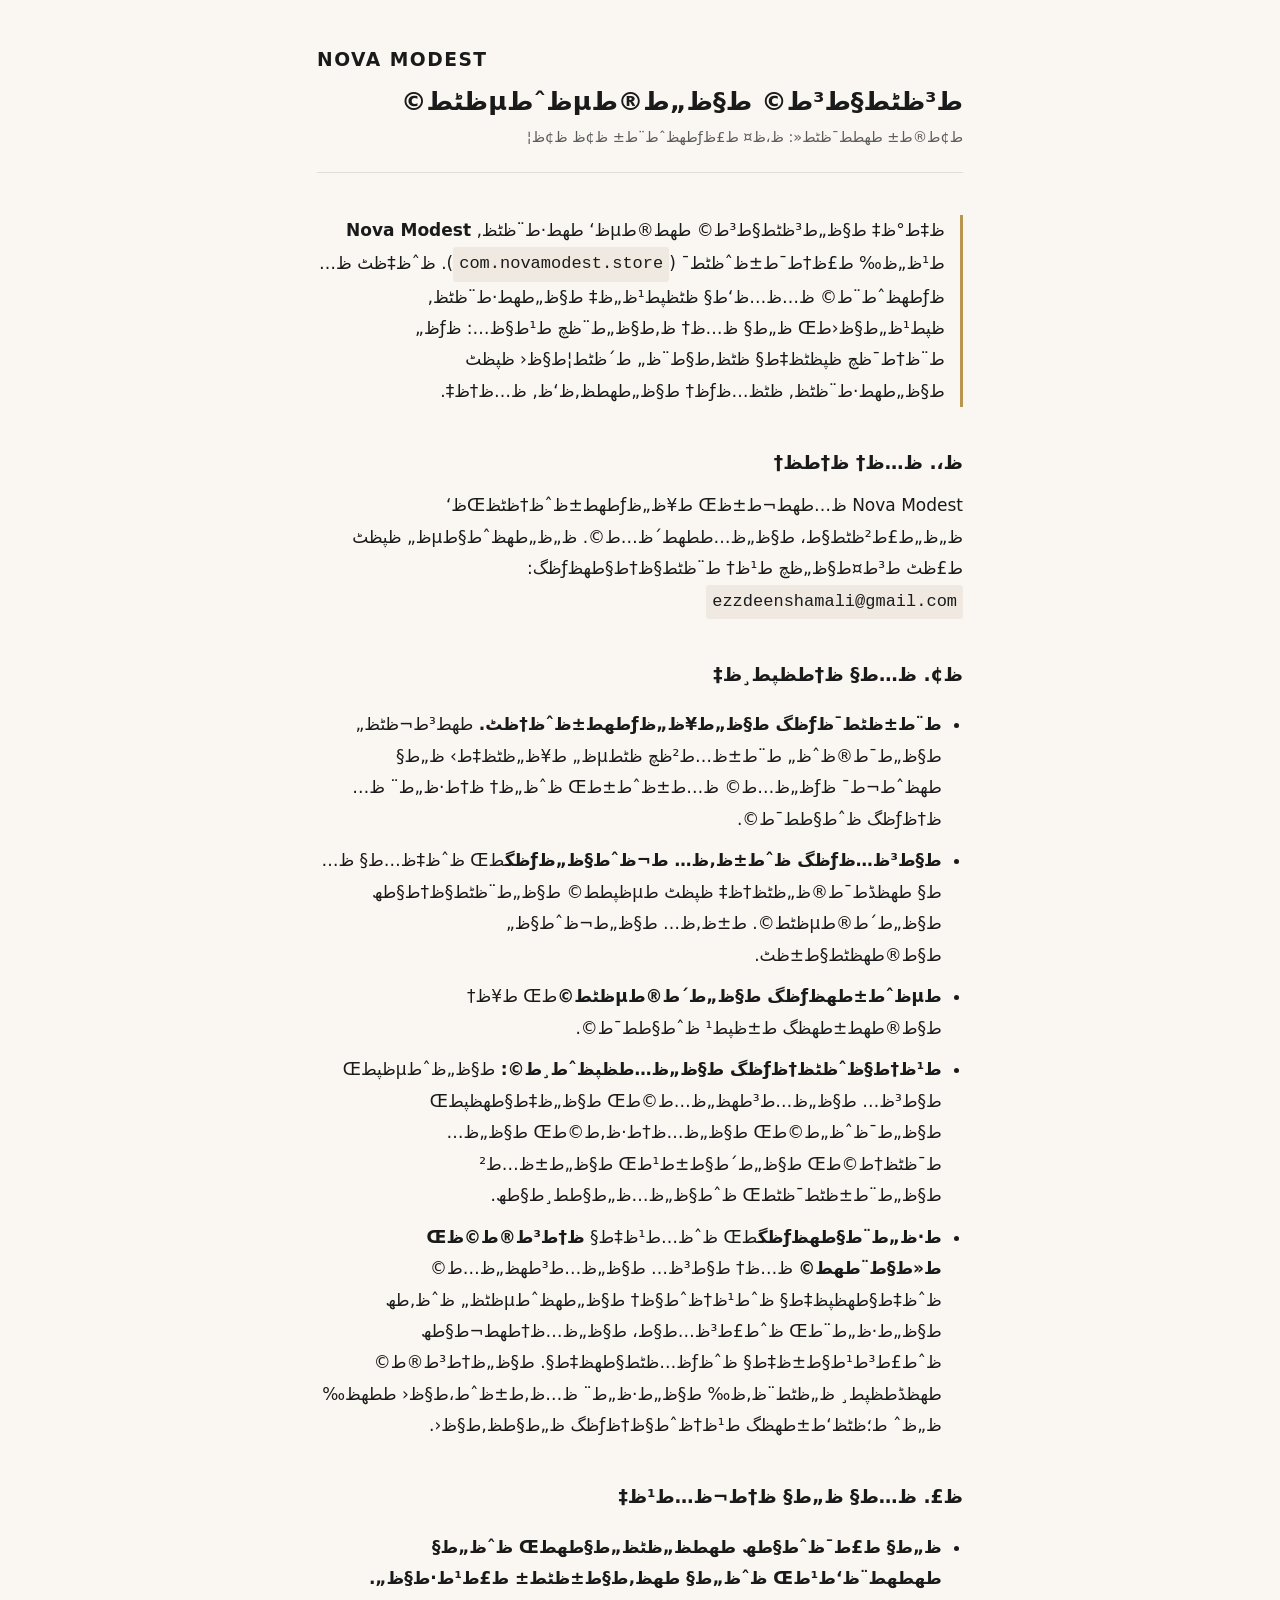
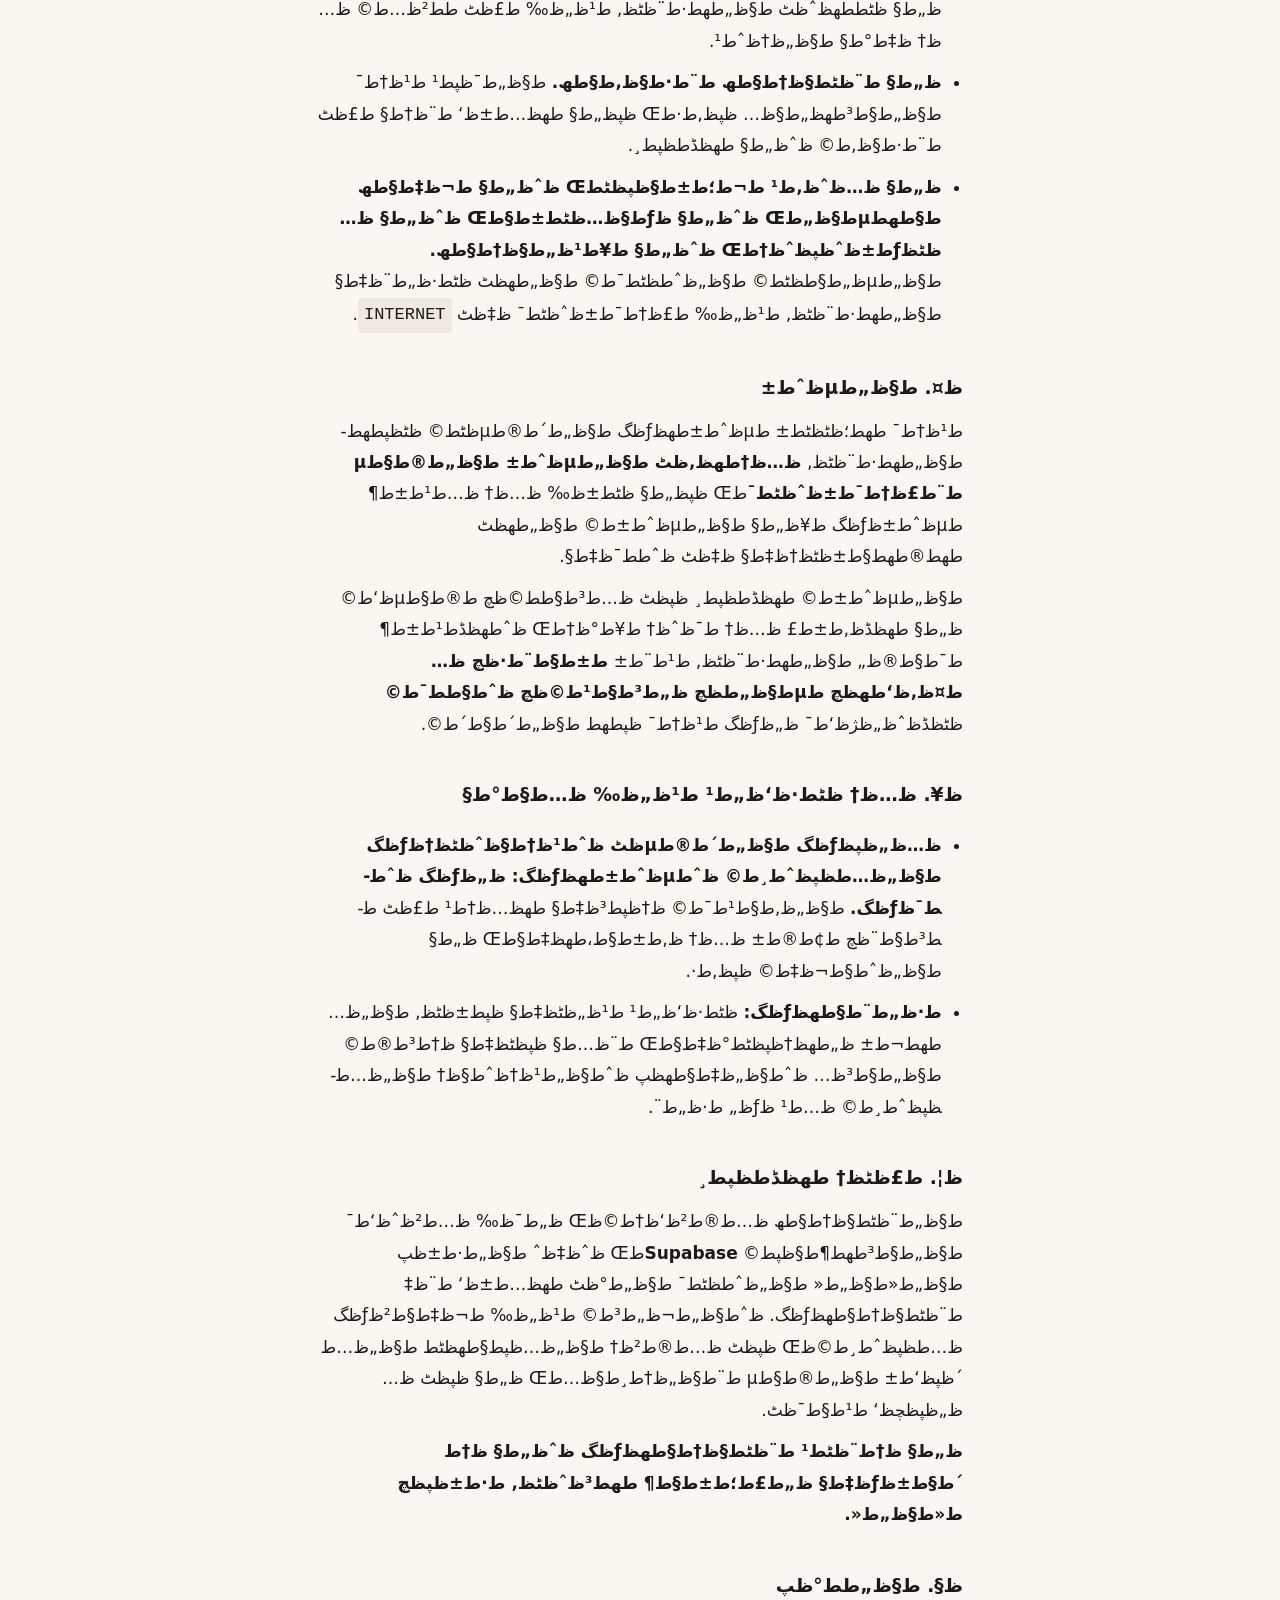
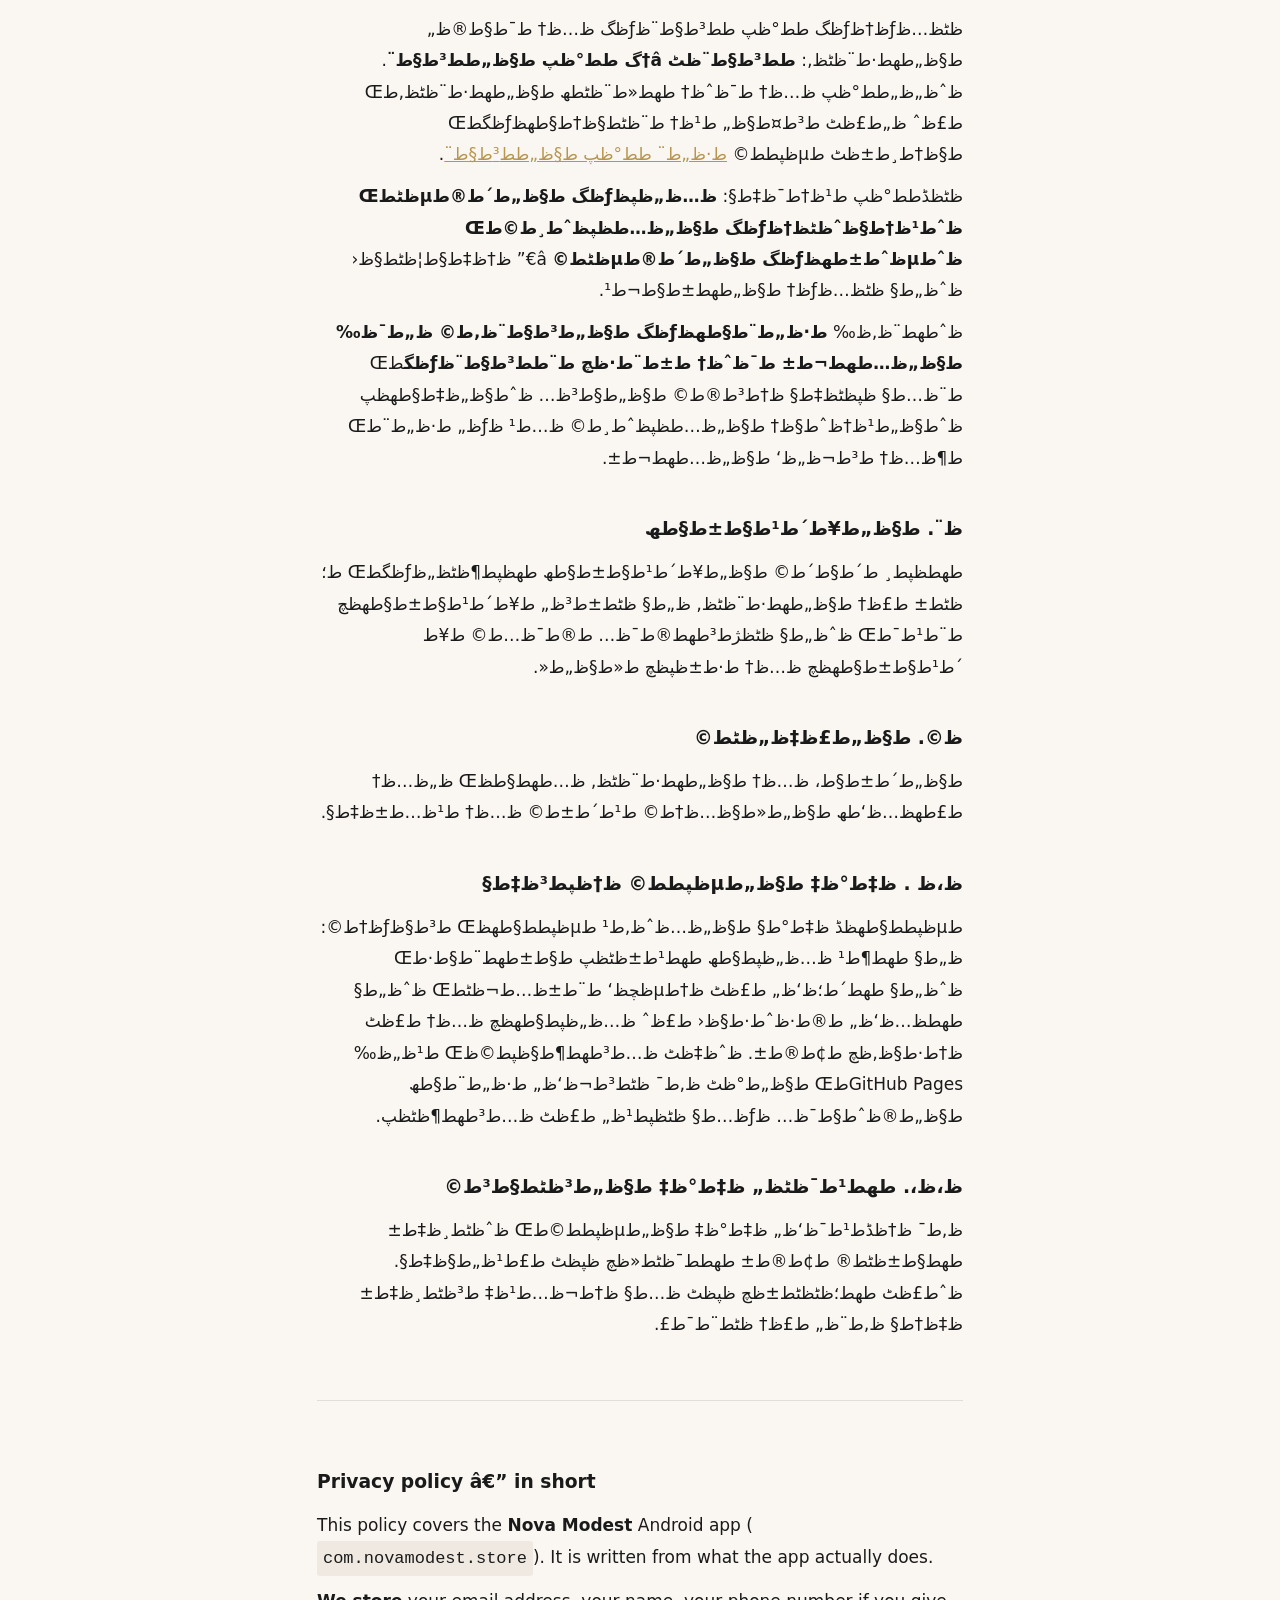
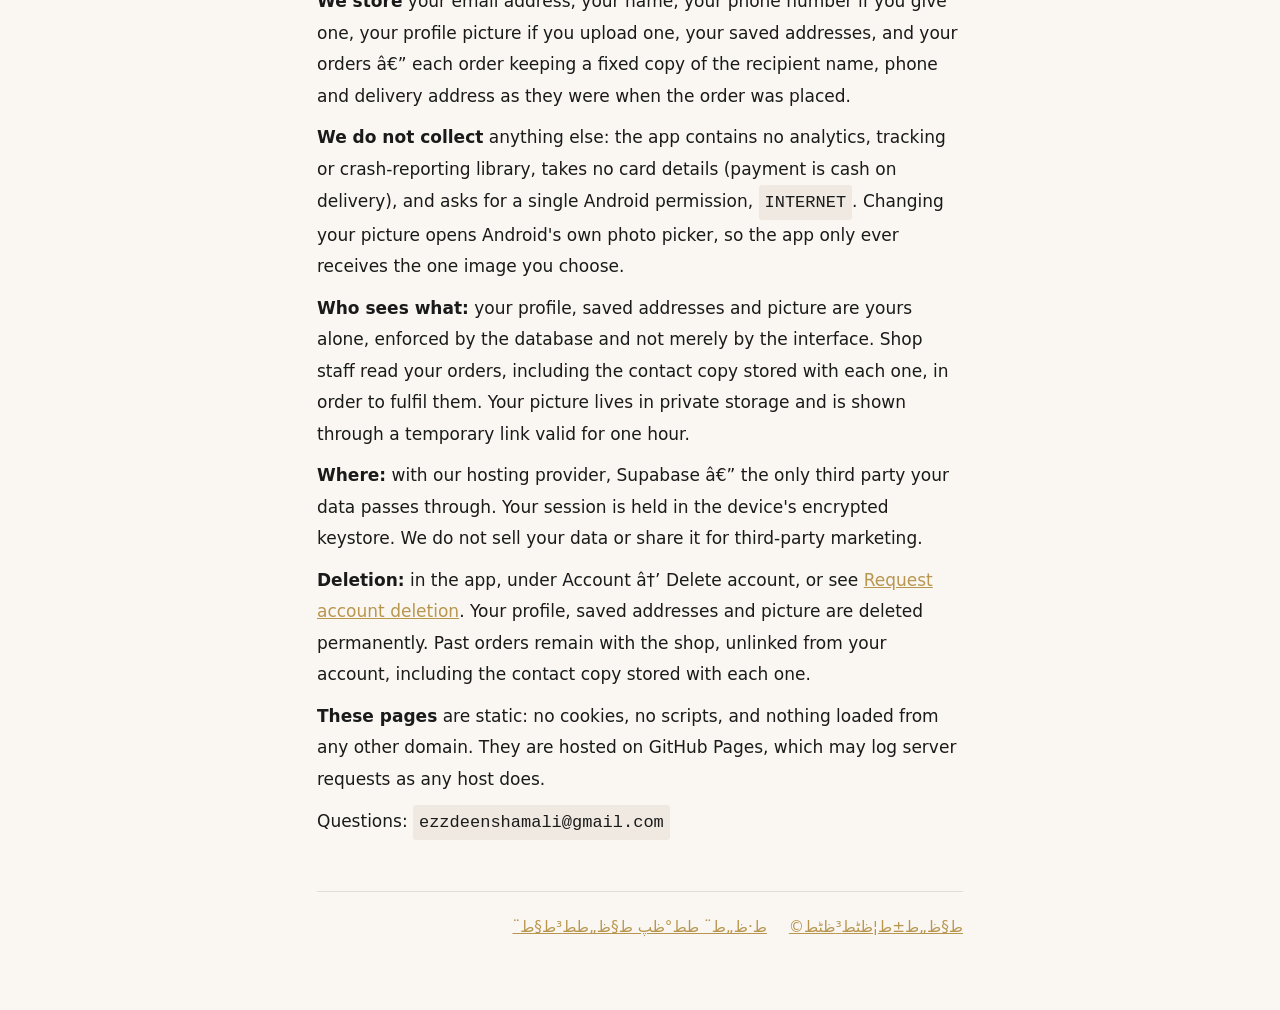
==== privacy/index.html @ 690c76cb "Privacy policy and account-deletion pages Two static pages Google Play requires alongside the app: a" ====
<!doctype html>
<html lang="ar" dir="rtl">
  <head>
    <meta charset="utf-8" />
    <meta name="viewport" content="width=device-width, initial-scale=1" />
    <title>ط³ظٹط§ط³ط© ط§ظ„ط®طµظˆطµظٹط© â€” Nova Modest</title>
    <meta
      name="description"
      content="ظ…ط§ ظٹط¬ظ…ط¹ظ‡ طھط·ط¨ظٹظ‚ Nova Modest ظˆظ…ط§ ظ„ط§ ظٹط¬ظ…ط¹ظ‡طŒ ظˆظ…ظ† ظٹط·ظ‘ظ„ط¹ ط¹ظ„ظٹظ‡طŒ ظˆظƒظٹظپ ظٹظڈط­ط°ظپ."
    />
    <link rel="stylesheet" href="../style.css" />
  </head>
  <body>
    <header>
      <p class="brand">NOVA MODEST</p>
      <h1>ط³ظٹط§ط³ط© ط§ظ„ط®طµظˆطµظٹط©</h1>
      <p class="updated">ط¢ط®ط± طھط­ط¯ظٹط«: ظ،ظ¤ ط£ظƒطھظˆط¨ط± ظ¢ظ ظ¢ظ¦</p>
    </header>

    <main>
      <p class="lead">
        ظ‡ط°ظ‡ ط§ظ„ط³ظٹط§ط³ط© طھط®طµظ‘ طھط·ط¨ظٹظ‚ <strong>Nova Modest</strong> ط¹ظ„ظ‰ ط£ظ†ط¯ط±ظˆظٹط¯
        (<code>com.novamodest.store</code>). ظˆظ‡ظٹ ظ…ظƒطھظˆط¨ط© ظ…ظ…ظ‘ط§ ظٹظپط¹ظ„ظ‡ ط§ظ„طھط·ط¨ظٹظ‚ ظپط¹ظ„ط§ظ‹طŒ
        ظ„ط§ ظ…ظ† ظ‚ط§ظ„ط¨ظچ ط¹ط§ظ…: ظƒظ„ ط¨ظ†ط¯ظچ ظپظٹظ‡ط§ ظٹظ‚ط§ط¨ظ„ ط´ظٹط¦ط§ظ‹ ظپظٹ ط§ظ„طھط·ط¨ظٹظ‚ ظٹظ…ظƒظ† ط§ظ„طھط­ظ‚ظ‘ظ‚ ظ…ظ†ظ‡.
      </p>

      <h2>ظ،. ظ…ظ† ظ†ط­ظ†</h2>
      <p>
        Nova Modest ظ…طھط¬ط±ظŒ ط¥ظ„ظƒطھط±ظˆظ†ظٹظŒظ‘ ظ„ظ„ط£ط²ظٹط§ط، ط§ظ„ظ…ط­طھط´ظ…ط©. ظ„ظ„طھظˆط§طµظ„ ظپظٹ ط£ظٹ ط³ط¤ط§ظ„ظچ ط¹ظ†
        ط¨ظٹط§ظ†ط§طھظƒظگ: <code>ezzdeenshamali@gmail.com</code>
      </p>

      <h2>ظ¢. ظ…ط§ ظ†ط­ظپط¸ظ‡</h2>
      <ul>
        <li>
          <strong>ط¨ط±ظٹط¯ظƒظگ ط§ظ„ط¥ظ„ظƒطھط±ظˆظ†ظٹ.</strong> طھط³ط¬ظٹظ„ ط§ظ„ط¯ط®ظˆظ„ ط¨ط±ظ…ط²ظچ ظٹطµظ„ ط¥ظ„ظٹظ‡ط› ظ„ط§
          طھظˆط¬ط¯ ظƒظ„ظ…ط© ظ…ط±ظˆط±طŒ ظˆظ„ظ† ظ†ط·ظ„ط¨ ظ…ظ†ظƒظگ ظˆط§ط­ط¯ط©.
        </li>
        <li>
          <strong>ط§ط³ظ…ظƒظگ ظˆط±ظ‚ظ… ط¬ظˆط§ظ„ظƒظگ</strong>طŒ ظˆظ‡ظ…ط§ ظ…ط§ طھظڈط¯ط®ظ„ظٹظ†ظ‡ ظپظٹ طµظپط­ط© ط§ظ„ط¨ظٹط§ظ†ط§طھ
          ط§ظ„ط´ط®طµظٹط©. ط±ظ‚ظ… ط§ظ„ط¬ظˆط§ظ„ ط§ط®طھظٹط§ط±ظٹ.
        </li>
        <li>
          <strong>طµظˆط±طھظƒظگ ط§ظ„ط´ط®طµظٹط©</strong>طŒ ط¥ظ† ط§ط®طھط±طھظگ ط±ظپط¹ ظˆط§ط­ط¯ط©.
        </li>
        <li>
          <strong>ط¹ظ†ط§ظˆظٹظ†ظƒظگ ط§ظ„ظ…ط­ظپظˆط¸ط©:</strong> ط§ظ„ظˆطµظپطŒ ط§ط³ظ… ط§ظ„ظ…ط³طھظ„ظ…ط©طŒ ط§ظ„ظ‡ط§طھظپطŒ
          ط§ظ„ط¯ظˆظ„ط©طŒ ط§ظ„ظ…ظ†ط·ظ‚ط©طŒ ط§ظ„ظ…ط¯ظٹظ†ط©طŒ ط§ظ„ط´ط§ط±ط¹طŒ ط§ظ„ط±ظ…ط² ط§ظ„ط¨ط±ظٹط¯ظٹطŒ ظˆط§ظ„ظ…ظ„ط§ط­ط¸ط§طھ.
        </li>
        <li>
          <strong>ط·ظ„ط¨ط§طھظƒظگ</strong>طŒ ظˆظ…ط¹ظ‡ط§ <strong>ظ†ط³ط®ط©ظŒ ط«ط§ط¨طھط©</strong> ظ…ظ† ط§ط³ظ…
          ط§ظ„ظ…ط³طھظ„ظ…ط© ظˆظ‡ط§طھظپظ‡ط§ ظˆط¹ظ†ظˆط§ظ† ط§ظ„طھظˆطµظٹظ„ ظˆظ‚طھ ط§ظ„ط·ظ„ط¨طŒ ظˆط£ط³ظ…ط§ط، ط§ظ„ظ…ظ†طھط¬ط§طھ ظˆط£ط³ط¹ط§ط±ظ‡ط§
          ظˆظƒظ…ظٹط§طھظ‡ط§. ط§ظ„ظ†ط³ط®ط© طھظڈط­ظپط¸ ظ„ظٹط¨ظ‚ظ‰ ط§ظ„ط·ظ„ط¨ ظ…ظ‚ط±ظˆط،ط§ظ‹ ط­طھظ‰ ظ„ظˆ ط؛ظٹظ‘ط±طھظگ ط¹ظ†ظˆط§ظ†ظƒظگ
          ظ„ط§ط­ظ‚ط§ظ‹.
        </li>
      </ul>

      <h2>ظ£. ظ…ط§ ظ„ط§ ظ†ط¬ظ…ط¹ظ‡</h2>
      <ul>
        <li>
          <strong>ظ„ط§ ط£ط¯ظˆط§طھ طھط­ظ„ظٹظ„ط§طھطŒ ظˆظ„ط§ طھطھط¨ظ‘ط¹طŒ ظˆظ„ط§ طھظ‚ط§ط±ظٹط± ط£ط¹ط·ط§ظ„.</strong> ظ„ط§
          ظٹط­طھظˆظٹ ط§ظ„طھط·ط¨ظٹظ‚ ط¹ظ„ظ‰ ط£ظٹ ط­ط²ظ…ط© ظ…ظ† ظ‡ط°ط§ ط§ظ„ظ†ظˆط¹.
        </li>
        <li>
          <strong>ظ„ط§ ط¨ظٹط§ظ†ط§طھ ط¨ط·ط§ظ‚ط§طھ.</strong> ط§ظ„ط¯ظپط¹ ط¹ظ†ط¯ ط§ظ„ط§ط³طھظ„ط§ظ… ظپظ‚ط·طŒ ظپظ„ط§ طھظ…ط±ظ‘
          ط¨ظ†ط§ ط£ظٹ ط¨ط·ط§ظ‚ط© ظˆظ„ط§ طھظڈط­ظپط¸.
        </li>
        <li>
          <strong>ظ„ط§ ظ…ظˆظ‚ط¹ ط¬ط؛ط±ط§ظپظٹطŒ ظˆظ„ط§ ط¬ظ‡ط§طھ ط§طھطµط§ظ„طŒ ظˆظ„ط§ ظƒط§ظ…ظٹط±ط§طŒ ظˆظ„ط§ ظ…ظٹظƒط±ظˆظپظˆظ†طŒ ظˆظ„ط§
          ط¥ط¹ظ„ط§ظ†ط§طھ.</strong>
          ط§ظ„طµظ„ط§ط­ظٹط© ط§ظ„ظˆط­ظٹط¯ط© ط§ظ„طھظٹ ظٹط·ظ„ط¨ظ‡ط§ ط§ظ„طھط·ط¨ظٹظ‚ ط¹ظ„ظ‰ ط£ظ†ط¯ط±ظˆظٹط¯ ظ‡ظٹ
          <code>INTERNET</code>.
        </li>
      </ul>

      <h2>ظ¤. ط§ظ„طµظˆط±</h2>
      <p>
        ط¹ظ†ط¯ طھط؛ظٹظٹط± طµظˆط±طھظƒظگ ط§ظ„ط´ط®طµظٹط© ظٹظپطھط­ ط§ظ„طھط·ط¨ظٹظ‚ <strong>ظ…ظ†طھظ‚ظٹ ط§ظ„طµظˆط± ط§ظ„ط®ط§طµ
        ط¨ط£ظ†ط¯ط±ظˆظٹط¯</strong>طŒ ظپظ„ط§ ظٹط±ظ‰ ظ…ظ† ظ…ط¹ط±ط¶ طµظˆط±ظƒظگ ط¥ظ„ط§ ط§ظ„طµظˆط±ط© ط§ظ„طھظٹ طھط®طھط§ط±ظٹظ†ظ‡ط§ ظ‡ظٹ
        ظˆط­ط¯ظ‡ط§.
      </p>
      <p>
        ط§ظ„طµظˆط±ط© طھظڈط­ظپط¸ ظپظٹ ظ…ط³ط§ط­ط©ظچ ط®ط§طµظ‘ط© ظ„ط§ طھظڈظ‚ط±ط£ ظ…ظ† ط¯ظˆظ† ط¥ط°ظ†طŒ ظˆطھظڈط¹ط±ط¶ ط¯ط§ط®ظ„ ط§ظ„طھط·ط¨ظٹظ‚ ط¹ط¨ط±
        <strong>ط±ط§ط¨ط·ظچ ظ…ط¤ظ‚ظ‘طھظچ طµط§ظ„ط­ظچ ظ„ط³ط§ط¹ط©ظچ ظˆط§ط­ط¯ط©</strong> ظٹظڈظˆظ„ظژظ‘ط¯ ظ„ظƒظگ ط¹ظ†ط¯ ظپطھط­
        ط§ظ„ط´ط§ط´ط©.
      </p>

      <h2>ظ¥. ظ…ظ† ظٹط·ظ‘ظ„ط¹ ط¹ظ„ظ‰ ظ…ط§ط°ط§</h2>
      <ul>
        <li>
          <strong>ظ…ظ„ظپظƒظگ ط§ظ„ط´ط®طµظٹ ظˆط¹ظ†ط§ظˆظٹظ†ظƒظگ ط§ظ„ظ…ط­ظپظˆط¸ط© ظˆطµظˆط±طھظƒظگ: ظ„ظƒظگ ظˆط­ط¯ظƒظگ.</strong>
          ط§ظ„ظ‚ط§ط¹ط¯ط© ظ†ظپط³ظ‡ط§ طھظ…ظ†ط¹ ط£ظٹ ط­ط³ط§ط¨ظچ ط¢ط®ط± ظ…ظ† ظ‚ط±ط§ط،طھظ‡ط§طŒ ظ„ط§ ط§ظ„ظˆط§ط¬ظ‡ط© ظپظ‚ط·.
        </li>
        <li>
          <strong>ط·ظ„ط¨ط§طھظƒظگ:</strong> ظٹط·ظ‘ظ„ط¹ ط¹ظ„ظٹظ‡ط§ ظپط±ظٹظ‚ ط§ظ„ظ…طھط¬ط± ظ„طھظ†ظپظٹط°ظ‡ط§طŒ ط¨ظ…ط§ ظپظٹظ‡ط§
          ظ†ط³ط®ط© ط§ظ„ط§ط³ظ… ظˆط§ظ„ظ‡ط§طھظپ ظˆط§ظ„ط¹ظ†ظˆط§ظ† ط§ظ„ظ…ط­ظپظˆط¸ط© ظ…ط¹ ظƒظ„ ط·ظ„ط¨.
        </li>
      </ul>

      <h2>ظ¦. ط£ظٹظ† طھظڈط­ظپط¸</h2>
      <p>
        ط§ظ„ط¨ظٹط§ظ†ط§طھ ظ…ط®ط²ظ‘ظ†ط©ظŒ ظ„ط¯ظ‰ ظ…ط²ظˆظ‘ط¯ ط§ظ„ط§ط³طھط¶ط§ظپط© <strong>Supabase</strong>طŒ ظˆظ‡ظˆ
        ط§ظ„ط·ط±ظپ ط§ظ„ط«ط§ظ„ط« ط§ظ„ظˆط­ظٹط¯ ط§ظ„ط°ظٹ طھظ…ط±ظ‘ ط¨ظ‡ ط¨ظٹط§ظ†ط§طھظƒظگ. ظˆط§ظ„ط¬ظ„ط³ط© ط¹ظ„ظ‰ ط¬ظ‡ط§ط²ظƒظگ ظ…ط­ظپظˆط¸ط©ظŒ ظپظٹ
        ظ…ط®ط²ظ† ط§ظ„ظ…ظپط§طھظٹط­ ط§ظ„ظ…ط´ظپظ‘ط± ط§ظ„ط®ط§طµ ط¨ط§ظ„ظ†ط¸ط§ظ…طŒ ظ„ط§ ظپظٹ ظ…ظ„ظپظچظ‘ ط¹ط§ط¯ظٹ.
      </p>
      <p>
        <strong>ظ„ط§ ظ†ط¨ظٹط¹ ط¨ظٹط§ظ†ط§طھظƒظگ ظˆظ„ط§ ظ†ط´ط§ط±ظƒظ‡ط§ ظ„ط£ط؛ط±ط§ط¶ طھط³ظˆظٹظ‚ ط·ط±ظپظچ ط«ط§ظ„ط«.</strong>
      </p>

      <h2>ظ§. ط§ظ„ط­ط°ظپ</h2>
      <p>
        ظٹظ…ظƒظ†ظƒظگ ط­ط°ظپ ط­ط³ط§ط¨ظƒظگ ظ…ظ† ط¯ط§ط®ظ„ ط§ظ„طھط·ط¨ظٹظ‚: <strong>ط­ط³ط§ط¨ظٹ â†گ ط­ط°ظپ ط§ظ„ط­ط³ط§ط¨</strong>.
        ظˆظ„ظ„ط­ط°ظپ ظ…ظ† ط¯ظˆظ† طھط«ط¨ظٹطھ ط§ظ„طھط·ط¨ظٹظ‚طŒ ط£ظˆ ظ„ط£ظٹ ط³ط¤ط§ظ„ ط¹ظ† ط¨ظٹط§ظ†ط§طھظƒظگطŒ ط§ظ†ط¸ط±ظٹ طµظپط­ط©
        <a href="../delete-account/">ط·ظ„ط¨ ط­ط°ظپ ط§ظ„ط­ط³ط§ط¨</a>.
      </p>
      <p>
        ظٹظڈط­ط°ظپ ط¹ظ†ط¯ظ‡ط§: <strong>ظ…ظ„ظپظƒظگ ط§ظ„ط´ط®طµظٹطŒ ظˆط¹ظ†ط§ظˆظٹظ†ظƒظگ ط§ظ„ظ…ط­ظپظˆط¸ط©طŒ ظˆطµظˆط±طھظƒظگ
        ط§ظ„ط´ط®طµظٹط©</strong> â€” ظ†ظ‡ط§ط¦ظٹط§ظ‹ ظˆظ„ط§ ظٹظ…ظƒظ† ط§ظ„طھط±ط§ط¬ط¹.
      </p>
      <p>
        ظˆطھط¨ظ‚ظ‰ <strong>ط·ظ„ط¨ط§طھظƒظگ ط§ظ„ط³ط§ط¨ظ‚ط© ظ„ط¯ظ‰ ط§ظ„ظ…طھط¬ط± ط¯ظˆظ† ط±ط¨ط·ظچ ط¨ط­ط³ط§ط¨ظƒظگ</strong>طŒ ط¨ظ…ط§
        ظپظٹظ‡ط§ ظ†ط³ط®ط© ط§ظ„ط§ط³ظ… ظˆط§ظ„ظ‡ط§طھظپ ظˆط§ظ„ط¹ظ†ظˆط§ظ† ط§ظ„ظ…ط­ظپظˆط¸ط© ظ…ط¹ ظƒظ„ ط·ظ„ط¨طŒ ط¶ظ…ظ† ط³ط¬ظ„ظ‘ ط§ظ„ظ…طھط¬ط±.
      </p>

      <h2>ظ¨. ط§ظ„ط¥ط´ط¹ط§ط±ط§طھ</h2>
      <p>
        طھط­ظپط¸ ط´ط§ط´ط© ط§ظ„ط¥ط´ط¹ط§ط±ط§طھ طھظپط¶ظٹظ„ظƒظگطŒ ط؛ظٹط± ط£ظ† ط§ظ„طھط·ط¨ظٹظ‚ ظ„ط§ ظٹط±ط³ظ„ ط¥ط´ط¹ط§ط±ط§طھظچ ط¨ط¹ط¯طŒ ظˆظ„ط§
        ظٹظژط³طھط®ط¯ظ… ط®ط¯ظ…ط© ط¥ط´ط¹ط§ط±ط§طھظچ ظ…ظ† ط·ط±ظپظچ ط«ط§ظ„ط«.
      </p>

      <h2>ظ©. ط§ظ„ط£ظ‡ظ„ظٹط©</h2>
      <p>ط§ظ„ط´ط±ط§ط، ظ…ظ† ط§ظ„طھط·ط¨ظٹظ‚ ظ…طھط§ط­ظŒ ظ„ظ…ظ† ط£طھظ…ظ‘طھ ط§ظ„ط«ط§ظ…ظ†ط© ط¹ط´ط±ط© ظ…ظ† ط¹ظ…ط±ظ‡ط§.</p>

      <h2>ظ،ظ . ظ‡ط°ظ‡ ط§ظ„طµظپط­ط© ظ†ظپط³ظ‡ط§</h2>
      <p>
        طµظپط­ط§طھظڈ ظ‡ط°ط§ ط§ظ„ظ…ظˆظ‚ط¹ طµظپط­ط§طھظŒ ط³ط§ظƒظ†ط©: ظ„ط§ طھط¶ط¹ ظ…ظ„ظپط§طھ طھط¹ط±ظٹظپ ط§ط±طھط¨ط§ط·طŒ ظˆظ„ط§ طھط´ط؛ظ‘ظ„ ط£ظٹ
        ظ†طµظچظ‘ ط¨ط±ظ…ط¬ظٹطŒ ظˆظ„ط§ طھط­ظ…ظ‘ظ„ ط®ط·ظˆط·ط§ظ‹ ط£ظˆ ظ…ظ„ظپط§طھظچ ظ…ظ† ط£ظٹ ظ†ط·ط§ظ‚ظچ ط¢ط®ط±. ظˆظ‡ظٹ ظ…ط³طھط¶ط§ظپط©ظŒ ط¹ظ„ظ‰
        GitHub PagesطŒ ط§ظ„ط°ظٹ ظ‚ط¯ ظٹط³ط¬ظ‘ظ„ ط·ظ„ط¨ط§طھ ط§ظ„ط®ظˆط§ط¯ظ… ظƒظ…ط§ ظٹظپط¹ظ„ ط£ظٹ ظ…ط³طھط¶ظٹظپ.
      </p>

      <h2>ظ،ظ،. طھط¹ط¯ظٹظ„ ظ‡ط°ظ‡ ط§ظ„ط³ظٹط§ط³ط©</h2>
      <p>
        ظ‚ط¯ ظ†ظڈط¹ط¯ظ‘ظ„ ظ‡ط°ظ‡ ط§ظ„طµظپط­ط©طŒ ظˆظٹط¸ظ‡ط± طھط§ط±ظٹط® ط¢ط®ط± طھط­ط¯ظٹط«ظچ ظپظٹ ط£ط¹ظ„ط§ظ‡ط§. ظˆط£ظٹ طھط؛ظٹظٹط±ظچ ظپظٹ ظ…ط§
        ظ†ط¬ظ…ط¹ظ‡ ط³ظٹط¸ظ‡ط± ظ‡ظ†ط§ ظ‚ط¨ظ„ ط£ظ† ظٹط¨ط¯ط£.
      </p>

      <section class="en" lang="en">
        <h2>Privacy policy â€” in short</h2>
        <p>
          This policy covers the <strong>Nova Modest</strong> Android app
          (<code>com.novamodest.store</code>). It is written from what the app
          actually does.
        </p>
        <p>
          <strong>We store</strong> your email address, your name, your phone
          number if you give one, your profile picture if you upload one, your
          saved addresses, and your orders â€” each order keeping a fixed copy of
          the recipient name, phone and delivery address as they were when the
          order was placed.
        </p>
        <p>
          <strong>We do not collect</strong> anything else: the app contains no
          analytics, tracking or crash-reporting library, takes no card details
          (payment is cash on delivery), and asks for a single Android
          permission, <code>INTERNET</code>. Changing your picture opens
          Android's own photo picker, so the app only ever receives the one
          image you choose.
        </p>
        <p>
          <strong>Who sees what:</strong> your profile, saved addresses and
          picture are yours alone, enforced by the database and not merely by
          the interface. Shop staff read your orders, including the contact copy
          stored with each one, in order to fulfil them. Your picture lives in
          private storage and is shown through a temporary link valid for one
          hour.
        </p>
        <p>
          <strong>Where:</strong> with our hosting provider, Supabase â€” the only
          third party your data passes through. Your session is held in the
          device's encrypted keystore. We do not sell your data or share it for
          third-party marketing.
        </p>
        <p>
          <strong>Deletion:</strong> in the app, under Account â†’ Delete account,
          or see <a href="../delete-account/">Request account deletion</a>. Your
          profile, saved addresses and picture are deleted permanently. Past
          orders remain with the shop, unlinked from your account, including the
          contact copy stored with each one.
        </p>
        <p>
          <strong>These pages</strong> are static: no cookies, no scripts, and
          nothing loaded from any other domain. They are hosted on GitHub Pages,
          which may log server requests as any host does.
        </p>
        <p>Questions: <code>ezzdeenshamali@gmail.com</code></p>
      </section>

      <nav>
        <a href="../">ط§ظ„ط±ط¦ظٹط³ظٹط©</a>
        <a href="../delete-account/">ط·ظ„ط¨ ط­ط°ظپ ط§ظ„ط­ط³ط§ط¨</a>
      </nav>
    </main>
  </body>
</html>
---- style.css ----
/* No web fonts, no CDN, no scripts anywhere on this site.
   A privacy page that loads a font from a third party hands that third party
   the reader's IP address, which the page would then have to disclose. System
   fonts cost nothing and disclose nothing. */

:root {
  --ink: #1a1a1a;
  --muted: #5c5c5c;
  --rule: #e2ddd6;
  --paper: #faf7f2;
  --accent: #b8964f;
  --measure: 38rem;
}

* {
  box-sizing: border-box;
}

html {
  font-size: 17px;
}

body {
  margin: 0;
  padding: 2.5rem 1.25rem 4rem;
  background: var(--paper);
  color: var(--ink);
  line-height: 1.85;
  font-family: "Segoe UI", Tahoma, "Noto Sans Arabic", system-ui, -apple-system,
    sans-serif;
}

main {
  max-width: var(--measure);
  margin-inline: auto;
}

header {
  max-width: var(--measure);
  margin: 0 auto 2.5rem;
  padding-bottom: 1.25rem;
  border-bottom: 1px solid var(--rule);
}

.brand {
  font-size: 1.1rem;
  font-weight: 700;
  letter-spacing: 0.08em;
  margin: 0;
  /* direction-fixed: the brandmark's glyph order does not follow the reader */
  direction: ltr;
  text-align: start;
}

h1 {
  font-size: 1.5rem;
  line-height: 1.4;
  margin: 0.4rem 0 0.25rem;
}

h2 {
  font-size: 1.1rem;
  margin: 2.25rem 0 0.5rem;
}

p,
li {
  margin: 0.6rem 0;
}

ul {
  padding-inline-start: 1.25rem;
}

a {
  color: var(--accent);
}

.updated {
  color: var(--muted);
  font-size: 0.85rem;
  margin: 0;
}

.lead {
  border-inline-start: 3px solid var(--accent);
  padding-inline-start: 0.9rem;
  margin-block: 1.5rem;
}

.en {
  direction: ltr;
  text-align: left;
  margin-top: 3.5rem;
  padding-top: 1.5rem;
  border-top: 1px solid var(--rule);
}

nav {
  margin-top: 3rem;
  padding-top: 1.25rem;
  border-top: 1px solid var(--rule);
  font-size: 0.9rem;
}

nav a {
  margin-inline-end: 1rem;
}

code {
  background: #efe9e1;
  padding: 0.1rem 0.35rem;
  border-radius: 3px;
  /* direction-fixed: an address and a package name read left to right */
  direction: ltr;
  display: inline-block;
}
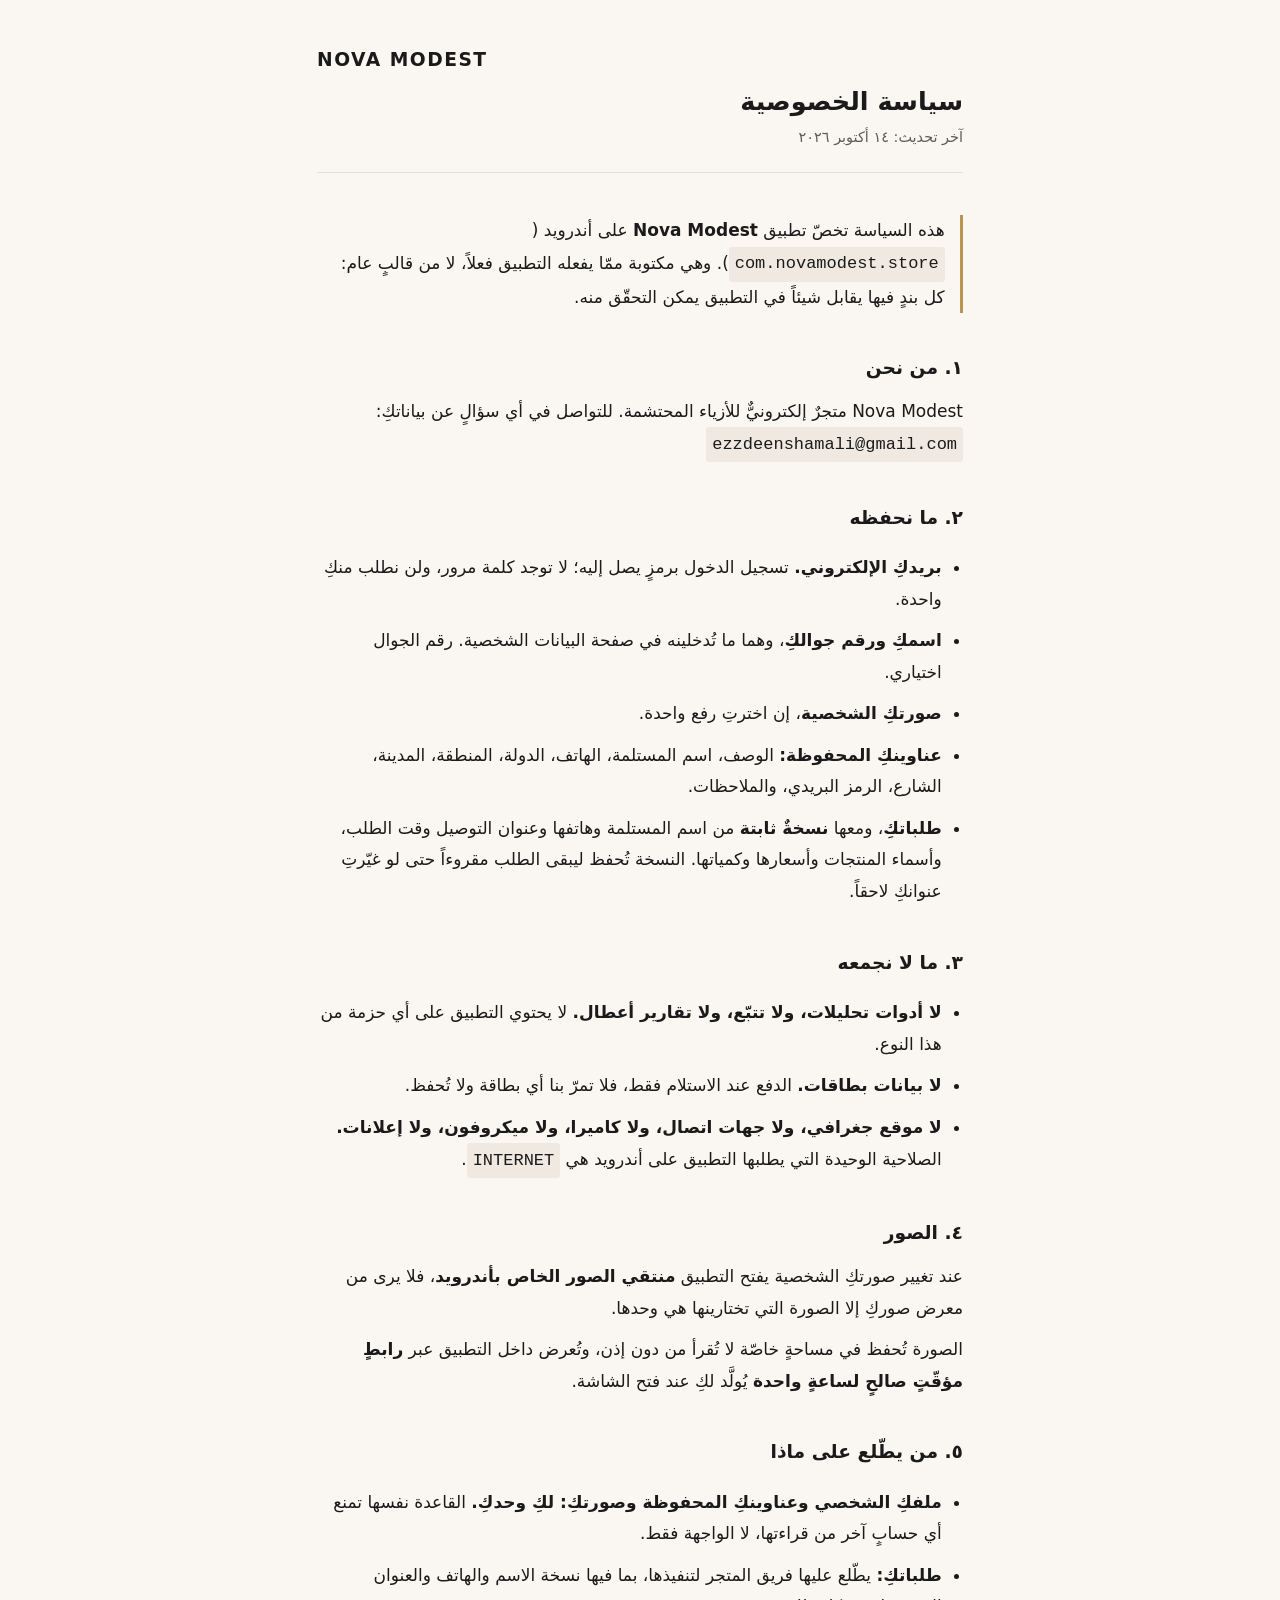
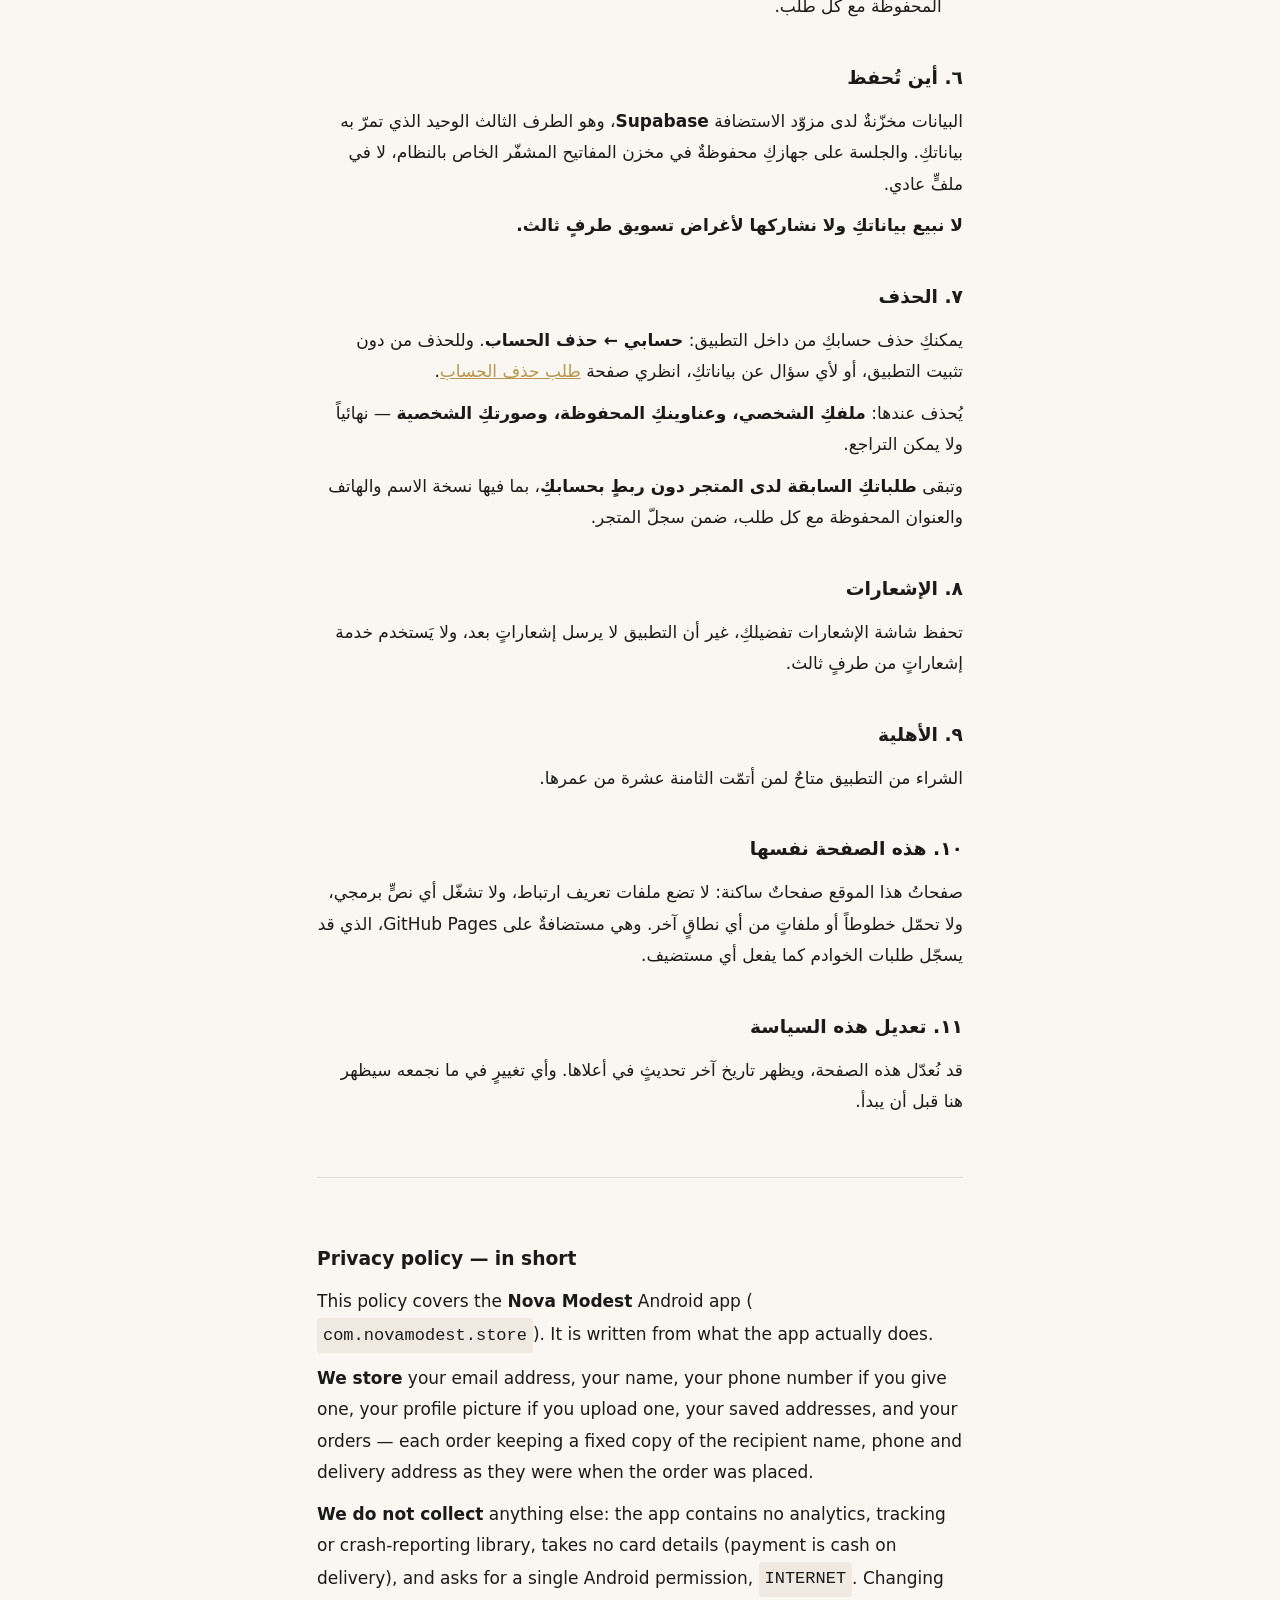
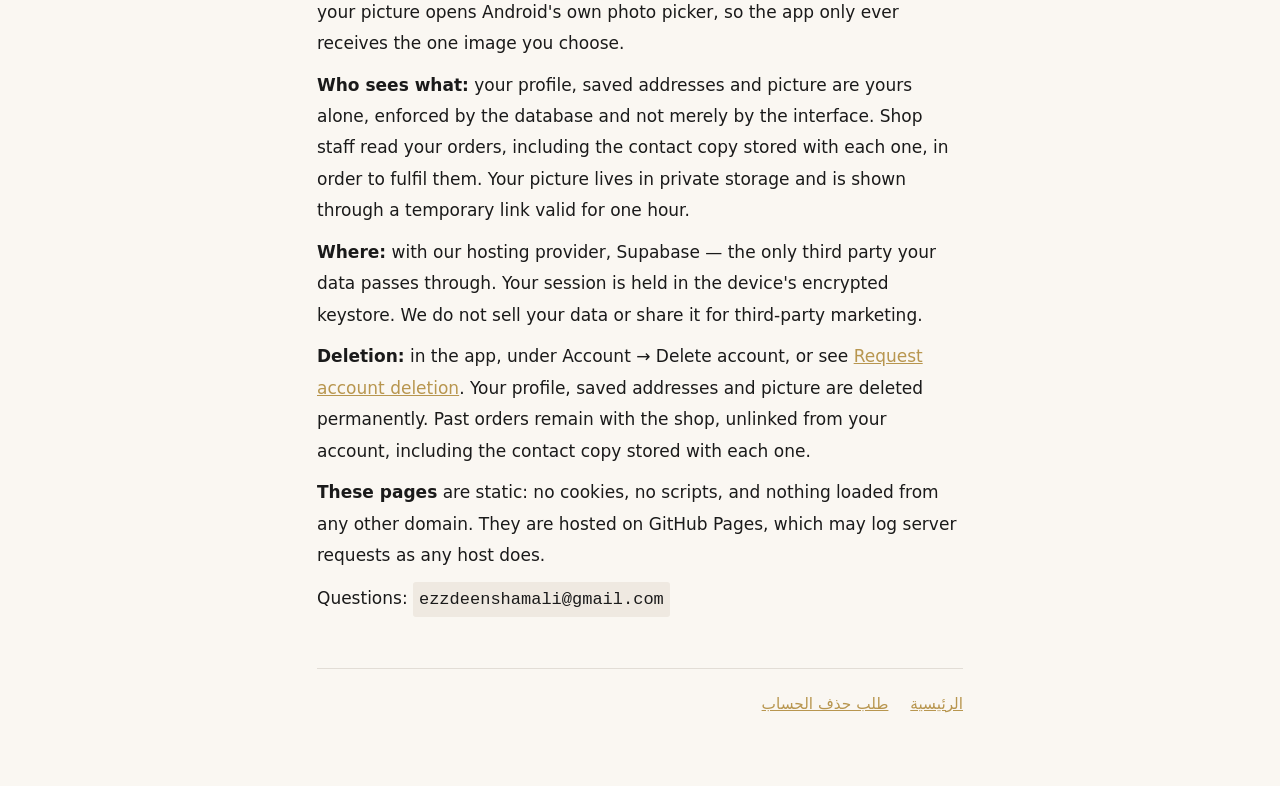
==== commit 80a0932c: "Repair the Arabic: the two edited pages were double-encoded Both pages went through a PowerShell sub" ====
--- a/privacy/index.html
+++ b/privacy/index.html
@@ -3,149 +3,149 @@
   <head>
     <meta charset="utf-8" />
     <meta name="viewport" content="width=device-width, initial-scale=1" />
-    <title>ط³ظٹط§ط³ط© ط§ظ„ط®طµظˆطµظٹط© â€” Nova Modest</title>
+    <title>سياسة الخصوصية — Nova Modest</title>
     <meta
       name="description"
-      content="ظ…ط§ ظٹط¬ظ…ط¹ظ‡ طھط·ط¨ظٹظ‚ Nova Modest ظˆظ…ط§ ظ„ط§ ظٹط¬ظ…ط¹ظ‡طŒ ظˆظ…ظ† ظٹط·ظ‘ظ„ط¹ ط¹ظ„ظٹظ‡طŒ ظˆظƒظٹظپ ظٹظڈط­ط°ظپ."
+      content="ما يجمعه تطبيق Nova Modest وما لا يجمعه، ومن يطّلع عليه، وكيف يُحذف."
     />
     <link rel="stylesheet" href="../style.css" />
   </head>
   <body>
     <header>
       <p class="brand">NOVA MODEST</p>
-      <h1>ط³ظٹط§ط³ط© ط§ظ„ط®طµظˆطµظٹط©</h1>
-      <p class="updated">ط¢ط®ط± طھط­ط¯ظٹط«: ظ،ظ¤ ط£ظƒطھظˆط¨ط± ظ¢ظ ظ¢ظ¦</p>
+      <h1>سياسة الخصوصية</h1>
+      <p class="updated">آخر تحديث: ١٤ أكتوبر ٢٠٢٦</p>
     </header>
 
     <main>
       <p class="lead">
-        ظ‡ط°ظ‡ ط§ظ„ط³ظٹط§ط³ط© طھط®طµظ‘ طھط·ط¨ظٹظ‚ <strong>Nova Modest</strong> ط¹ظ„ظ‰ ط£ظ†ط¯ط±ظˆظٹط¯
-        (<code>com.novamodest.store</code>). ظˆظ‡ظٹ ظ…ظƒطھظˆط¨ط© ظ…ظ…ظ‘ط§ ظٹظپط¹ظ„ظ‡ ط§ظ„طھط·ط¨ظٹظ‚ ظپط¹ظ„ط§ظ‹طŒ
-        ظ„ط§ ظ…ظ† ظ‚ط§ظ„ط¨ظچ ط¹ط§ظ…: ظƒظ„ ط¨ظ†ط¯ظچ ظپظٹظ‡ط§ ظٹظ‚ط§ط¨ظ„ ط´ظٹط¦ط§ظ‹ ظپظٹ ط§ظ„طھط·ط¨ظٹظ‚ ظٹظ…ظƒظ† ط§ظ„طھط­ظ‚ظ‘ظ‚ ظ…ظ†ظ‡.
-      </p>
-
-      <h2>ظ،. ظ…ظ† ظ†ط­ظ†</h2>
-      <p>
-        Nova Modest ظ…طھط¬ط±ظŒ ط¥ظ„ظƒطھط±ظˆظ†ظٹظŒظ‘ ظ„ظ„ط£ط²ظٹط§ط، ط§ظ„ظ…ط­طھط´ظ…ط©. ظ„ظ„طھظˆط§طµظ„ ظپظٹ ط£ظٹ ط³ط¤ط§ظ„ظچ ط¹ظ†
-        ط¨ظٹط§ظ†ط§طھظƒظگ: <code>ezzdeenshamali@gmail.com</code>
-      </p>
-
-      <h2>ظ¢. ظ…ط§ ظ†ط­ظپط¸ظ‡</h2>
+        هذه السياسة تخصّ تطبيق <strong>Nova Modest</strong> على أندرويد
+        (<code>com.novamodest.store</code>). وهي مكتوبة ممّا يفعله التطبيق فعلاً،
+        لا من قالبٍ عام: كل بندٍ فيها يقابل شيئاً في التطبيق يمكن التحقّق منه.
+      </p>
+
+      <h2>١. من نحن</h2>
+      <p>
+        Nova Modest متجرٌ إلكترونيٌّ للأزياء المحتشمة. للتواصل في أي سؤالٍ عن
+        بياناتكِ: <code>ezzdeenshamali@gmail.com</code>
+      </p>
+
+      <h2>٢. ما نحفظه</h2>
       <ul>
         <li>
-          <strong>ط¨ط±ظٹط¯ظƒظگ ط§ظ„ط¥ظ„ظƒطھط±ظˆظ†ظٹ.</strong> طھط³ط¬ظٹظ„ ط§ظ„ط¯ط®ظˆظ„ ط¨ط±ظ…ط²ظچ ظٹطµظ„ ط¥ظ„ظٹظ‡ط› ظ„ط§
-          طھظˆط¬ط¯ ظƒظ„ظ…ط© ظ…ط±ظˆط±طŒ ظˆظ„ظ† ظ†ط·ظ„ط¨ ظ…ظ†ظƒظگ ظˆط§ط­ط¯ط©.
-        </li>
-        <li>
-          <strong>ط§ط³ظ…ظƒظگ ظˆط±ظ‚ظ… ط¬ظˆط§ظ„ظƒظگ</strong>طŒ ظˆظ‡ظ…ط§ ظ…ط§ طھظڈط¯ط®ظ„ظٹظ†ظ‡ ظپظٹ طµظپط­ط© ط§ظ„ط¨ظٹط§ظ†ط§طھ
-          ط§ظ„ط´ط®طµظٹط©. ط±ظ‚ظ… ط§ظ„ط¬ظˆط§ظ„ ط§ط®طھظٹط§ط±ظٹ.
-        </li>
-        <li>
-          <strong>طµظˆط±طھظƒظگ ط§ظ„ط´ط®طµظٹط©</strong>طŒ ط¥ظ† ط§ط®طھط±طھظگ ط±ظپط¹ ظˆط§ط­ط¯ط©.
-        </li>
-        <li>
-          <strong>ط¹ظ†ط§ظˆظٹظ†ظƒظگ ط§ظ„ظ…ط­ظپظˆط¸ط©:</strong> ط§ظ„ظˆطµظپطŒ ط§ط³ظ… ط§ظ„ظ…ط³طھظ„ظ…ط©طŒ ط§ظ„ظ‡ط§طھظپطŒ
-          ط§ظ„ط¯ظˆظ„ط©طŒ ط§ظ„ظ…ظ†ط·ظ‚ط©طŒ ط§ظ„ظ…ط¯ظٹظ†ط©طŒ ط§ظ„ط´ط§ط±ط¹طŒ ط§ظ„ط±ظ…ط² ط§ظ„ط¨ط±ظٹط¯ظٹطŒ ظˆط§ظ„ظ…ظ„ط§ط­ط¸ط§طھ.
-        </li>
-        <li>
-          <strong>ط·ظ„ط¨ط§طھظƒظگ</strong>طŒ ظˆظ…ط¹ظ‡ط§ <strong>ظ†ط³ط®ط©ظŒ ط«ط§ط¨طھط©</strong> ظ…ظ† ط§ط³ظ…
-          ط§ظ„ظ…ط³طھظ„ظ…ط© ظˆظ‡ط§طھظپظ‡ط§ ظˆط¹ظ†ظˆط§ظ† ط§ظ„طھظˆطµظٹظ„ ظˆظ‚طھ ط§ظ„ط·ظ„ط¨طŒ ظˆط£ط³ظ…ط§ط، ط§ظ„ظ…ظ†طھط¬ط§طھ ظˆط£ط³ط¹ط§ط±ظ‡ط§
-          ظˆظƒظ…ظٹط§طھظ‡ط§. ط§ظ„ظ†ط³ط®ط© طھظڈط­ظپط¸ ظ„ظٹط¨ظ‚ظ‰ ط§ظ„ط·ظ„ط¨ ظ…ظ‚ط±ظˆط،ط§ظ‹ ط­طھظ‰ ظ„ظˆ ط؛ظٹظ‘ط±طھظگ ط¹ظ†ظˆط§ظ†ظƒظگ
-          ظ„ط§ط­ظ‚ط§ظ‹.
+          <strong>بريدكِ الإلكتروني.</strong> تسجيل الدخول برمزٍ يصل إليه؛ لا
+          توجد كلمة مرور، ولن نطلب منكِ واحدة.
+        </li>
+        <li>
+          <strong>اسمكِ ورقم جوالكِ</strong>، وهما ما تُدخلينه في صفحة البيانات
+          الشخصية. رقم الجوال اختياري.
+        </li>
+        <li>
+          <strong>صورتكِ الشخصية</strong>، إن اخترتِ رفع واحدة.
+        </li>
+        <li>
+          <strong>عناوينكِ المحفوظة:</strong> الوصف، اسم المستلمة، الهاتف،
+          الدولة، المنطقة، المدينة، الشارع، الرمز البريدي، والملاحظات.
+        </li>
+        <li>
+          <strong>طلباتكِ</strong>، ومعها <strong>نسخةٌ ثابتة</strong> من اسم
+          المستلمة وهاتفها وعنوان التوصيل وقت الطلب، وأسماء المنتجات وأسعارها
+          وكمياتها. النسخة تُحفظ ليبقى الطلب مقروءاً حتى لو غيّرتِ عنوانكِ
+          لاحقاً.
         </li>
       </ul>
 
-      <h2>ظ£. ظ…ط§ ظ„ط§ ظ†ط¬ظ…ط¹ظ‡</h2>
+      <h2>٣. ما لا نجمعه</h2>
       <ul>
         <li>
-          <strong>ظ„ط§ ط£ط¯ظˆط§طھ طھط­ظ„ظٹظ„ط§طھطŒ ظˆظ„ط§ طھطھط¨ظ‘ط¹طŒ ظˆظ„ط§ طھظ‚ط§ط±ظٹط± ط£ط¹ط·ط§ظ„.</strong> ظ„ط§
-          ظٹط­طھظˆظٹ ط§ظ„طھط·ط¨ظٹظ‚ ط¹ظ„ظ‰ ط£ظٹ ط­ط²ظ…ط© ظ…ظ† ظ‡ط°ط§ ط§ظ„ظ†ظˆط¹.
-        </li>
-        <li>
-          <strong>ظ„ط§ ط¨ظٹط§ظ†ط§طھ ط¨ط·ط§ظ‚ط§طھ.</strong> ط§ظ„ط¯ظپط¹ ط¹ظ†ط¯ ط§ظ„ط§ط³طھظ„ط§ظ… ظپظ‚ط·طŒ ظپظ„ط§ طھظ…ط±ظ‘
-          ط¨ظ†ط§ ط£ظٹ ط¨ط·ط§ظ‚ط© ظˆظ„ط§ طھظڈط­ظپط¸.
-        </li>
-        <li>
-          <strong>ظ„ط§ ظ…ظˆظ‚ط¹ ط¬ط؛ط±ط§ظپظٹطŒ ظˆظ„ط§ ط¬ظ‡ط§طھ ط§طھطµط§ظ„طŒ ظˆظ„ط§ ظƒط§ظ…ظٹط±ط§طŒ ظˆظ„ط§ ظ…ظٹظƒط±ظˆظپظˆظ†طŒ ظˆظ„ط§
-          ط¥ط¹ظ„ط§ظ†ط§طھ.</strong>
-          ط§ظ„طµظ„ط§ط­ظٹط© ط§ظ„ظˆط­ظٹط¯ط© ط§ظ„طھظٹ ظٹط·ظ„ط¨ظ‡ط§ ط§ظ„طھط·ط¨ظٹظ‚ ط¹ظ„ظ‰ ط£ظ†ط¯ط±ظˆظٹط¯ ظ‡ظٹ
+          <strong>لا أدوات تحليلات، ولا تتبّع، ولا تقارير أعطال.</strong> لا
+          يحتوي التطبيق على أي حزمة من هذا النوع.
+        </li>
+        <li>
+          <strong>لا بيانات بطاقات.</strong> الدفع عند الاستلام فقط، فلا تمرّ
+          بنا أي بطاقة ولا تُحفظ.
+        </li>
+        <li>
+          <strong>لا موقع جغرافي، ولا جهات اتصال، ولا كاميرا، ولا ميكروفون، ولا
+          إعلانات.</strong>
+          الصلاحية الوحيدة التي يطلبها التطبيق على أندرويد هي
           <code>INTERNET</code>.
         </li>
       </ul>
 
-      <h2>ظ¤. ط§ظ„طµظˆط±</h2>
-      <p>
-        ط¹ظ†ط¯ طھط؛ظٹظٹط± طµظˆط±طھظƒظگ ط§ظ„ط´ط®طµظٹط© ظٹظپطھط­ ط§ظ„طھط·ط¨ظٹظ‚ <strong>ظ…ظ†طھظ‚ظٹ ط§ظ„طµظˆط± ط§ظ„ط®ط§طµ
-        ط¨ط£ظ†ط¯ط±ظˆظٹط¯</strong>طŒ ظپظ„ط§ ظٹط±ظ‰ ظ…ظ† ظ…ط¹ط±ط¶ طµظˆط±ظƒظگ ط¥ظ„ط§ ط§ظ„طµظˆط±ط© ط§ظ„طھظٹ طھط®طھط§ط±ظٹظ†ظ‡ط§ ظ‡ظٹ
-        ظˆط­ط¯ظ‡ط§.
-      </p>
-      <p>
-        ط§ظ„طµظˆط±ط© طھظڈط­ظپط¸ ظپظٹ ظ…ط³ط§ط­ط©ظچ ط®ط§طµظ‘ط© ظ„ط§ طھظڈظ‚ط±ط£ ظ…ظ† ط¯ظˆظ† ط¥ط°ظ†طŒ ظˆطھظڈط¹ط±ط¶ ط¯ط§ط®ظ„ ط§ظ„طھط·ط¨ظٹظ‚ ط¹ط¨ط±
-        <strong>ط±ط§ط¨ط·ظچ ظ…ط¤ظ‚ظ‘طھظچ طµط§ظ„ط­ظچ ظ„ط³ط§ط¹ط©ظچ ظˆط§ط­ط¯ط©</strong> ظٹظڈظˆظ„ظژظ‘ط¯ ظ„ظƒظگ ط¹ظ†ط¯ ظپطھط­
-        ط§ظ„ط´ط§ط´ط©.
-      </p>
-
-      <h2>ظ¥. ظ…ظ† ظٹط·ظ‘ظ„ط¹ ط¹ظ„ظ‰ ظ…ط§ط°ط§</h2>
+      <h2>٤. الصور</h2>
+      <p>
+        عند تغيير صورتكِ الشخصية يفتح التطبيق <strong>منتقي الصور الخاص
+        بأندرويد</strong>، فلا يرى من معرض صوركِ إلا الصورة التي تختارينها هي
+        وحدها.
+      </p>
+      <p>
+        الصورة تُحفظ في مساحةٍ خاصّة لا تُقرأ من دون إذن، وتُعرض داخل التطبيق عبر
+        <strong>رابطٍ مؤقّتٍ صالحٍ لساعةٍ واحدة</strong> يُولَّد لكِ عند فتح
+        الشاشة.
+      </p>
+
+      <h2>٥. من يطّلع على ماذا</h2>
       <ul>
         <li>
-          <strong>ظ…ظ„ظپظƒظگ ط§ظ„ط´ط®طµظٹ ظˆط¹ظ†ط§ظˆظٹظ†ظƒظگ ط§ظ„ظ…ط­ظپظˆط¸ط© ظˆطµظˆط±طھظƒظگ: ظ„ظƒظگ ظˆط­ط¯ظƒظگ.</strong>
-          ط§ظ„ظ‚ط§ط¹ط¯ط© ظ†ظپط³ظ‡ط§ طھظ…ظ†ط¹ ط£ظٹ ط­ط³ط§ط¨ظچ ط¢ط®ط± ظ…ظ† ظ‚ط±ط§ط،طھظ‡ط§طŒ ظ„ط§ ط§ظ„ظˆط§ط¬ظ‡ط© ظپظ‚ط·.
-        </li>
-        <li>
-          <strong>ط·ظ„ط¨ط§طھظƒظگ:</strong> ظٹط·ظ‘ظ„ط¹ ط¹ظ„ظٹظ‡ط§ ظپط±ظٹظ‚ ط§ظ„ظ…طھط¬ط± ظ„طھظ†ظپظٹط°ظ‡ط§طŒ ط¨ظ…ط§ ظپظٹظ‡ط§
-          ظ†ط³ط®ط© ط§ظ„ط§ط³ظ… ظˆط§ظ„ظ‡ط§طھظپ ظˆط§ظ„ط¹ظ†ظˆط§ظ† ط§ظ„ظ…ط­ظپظˆط¸ط© ظ…ط¹ ظƒظ„ ط·ظ„ط¨.
+          <strong>ملفكِ الشخصي وعناوينكِ المحفوظة وصورتكِ: لكِ وحدكِ.</strong>
+          القاعدة نفسها تمنع أي حسابٍ آخر من قراءتها، لا الواجهة فقط.
+        </li>
+        <li>
+          <strong>طلباتكِ:</strong> يطّلع عليها فريق المتجر لتنفيذها، بما فيها
+          نسخة الاسم والهاتف والعنوان المحفوظة مع كل طلب.
         </li>
       </ul>
 
-      <h2>ظ¦. ط£ظٹظ† طھظڈط­ظپط¸</h2>
-      <p>
-        ط§ظ„ط¨ظٹط§ظ†ط§طھ ظ…ط®ط²ظ‘ظ†ط©ظŒ ظ„ط¯ظ‰ ظ…ط²ظˆظ‘ط¯ ط§ظ„ط§ط³طھط¶ط§ظپط© <strong>Supabase</strong>طŒ ظˆظ‡ظˆ
-        ط§ظ„ط·ط±ظپ ط§ظ„ط«ط§ظ„ط« ط§ظ„ظˆط­ظٹط¯ ط§ظ„ط°ظٹ طھظ…ط±ظ‘ ط¨ظ‡ ط¨ظٹط§ظ†ط§طھظƒظگ. ظˆط§ظ„ط¬ظ„ط³ط© ط¹ظ„ظ‰ ط¬ظ‡ط§ط²ظƒظگ ظ…ط­ظپظˆط¸ط©ظŒ ظپظٹ
-        ظ…ط®ط²ظ† ط§ظ„ظ…ظپط§طھظٹط­ ط§ظ„ظ…ط´ظپظ‘ط± ط§ظ„ط®ط§طµ ط¨ط§ظ„ظ†ط¸ط§ظ…طŒ ظ„ط§ ظپظٹ ظ…ظ„ظپظچظ‘ ط¹ط§ط¯ظٹ.
-      </p>
-      <p>
-        <strong>ظ„ط§ ظ†ط¨ظٹط¹ ط¨ظٹط§ظ†ط§طھظƒظگ ظˆظ„ط§ ظ†ط´ط§ط±ظƒظ‡ط§ ظ„ط£ط؛ط±ط§ط¶ طھط³ظˆظٹظ‚ ط·ط±ظپظچ ط«ط§ظ„ط«.</strong>
-      </p>
-
-      <h2>ظ§. ط§ظ„ط­ط°ظپ</h2>
-      <p>
-        ظٹظ…ظƒظ†ظƒظگ ط­ط°ظپ ط­ط³ط§ط¨ظƒظگ ظ…ظ† ط¯ط§ط®ظ„ ط§ظ„طھط·ط¨ظٹظ‚: <strong>ط­ط³ط§ط¨ظٹ â†گ ط­ط°ظپ ط§ظ„ط­ط³ط§ط¨</strong>.
-        ظˆظ„ظ„ط­ط°ظپ ظ…ظ† ط¯ظˆظ† طھط«ط¨ظٹطھ ط§ظ„طھط·ط¨ظٹظ‚طŒ ط£ظˆ ظ„ط£ظٹ ط³ط¤ط§ظ„ ط¹ظ† ط¨ظٹط§ظ†ط§طھظƒظگطŒ ط§ظ†ط¸ط±ظٹ طµظپط­ط©
-        <a href="../delete-account/">ط·ظ„ط¨ ط­ط°ظپ ط§ظ„ط­ط³ط§ط¨</a>.
-      </p>
-      <p>
-        ظٹظڈط­ط°ظپ ط¹ظ†ط¯ظ‡ط§: <strong>ظ…ظ„ظپظƒظگ ط§ظ„ط´ط®طµظٹطŒ ظˆط¹ظ†ط§ظˆظٹظ†ظƒظگ ط§ظ„ظ…ط­ظپظˆط¸ط©طŒ ظˆطµظˆط±طھظƒظگ
-        ط§ظ„ط´ط®طµظٹط©</strong> â€” ظ†ظ‡ط§ط¦ظٹط§ظ‹ ظˆظ„ط§ ظٹظ…ظƒظ† ط§ظ„طھط±ط§ط¬ط¹.
-      </p>
-      <p>
-        ظˆطھط¨ظ‚ظ‰ <strong>ط·ظ„ط¨ط§طھظƒظگ ط§ظ„ط³ط§ط¨ظ‚ط© ظ„ط¯ظ‰ ط§ظ„ظ…طھط¬ط± ط¯ظˆظ† ط±ط¨ط·ظچ ط¨ط­ط³ط§ط¨ظƒظگ</strong>طŒ ط¨ظ…ط§
-        ظپظٹظ‡ط§ ظ†ط³ط®ط© ط§ظ„ط§ط³ظ… ظˆط§ظ„ظ‡ط§طھظپ ظˆط§ظ„ط¹ظ†ظˆط§ظ† ط§ظ„ظ…ط­ظپظˆط¸ط© ظ…ط¹ ظƒظ„ ط·ظ„ط¨طŒ ط¶ظ…ظ† ط³ط¬ظ„ظ‘ ط§ظ„ظ…طھط¬ط±.
-      </p>
-
-      <h2>ظ¨. ط§ظ„ط¥ط´ط¹ط§ط±ط§طھ</h2>
-      <p>
-        طھط­ظپط¸ ط´ط§ط´ط© ط§ظ„ط¥ط´ط¹ط§ط±ط§طھ طھظپط¶ظٹظ„ظƒظگطŒ ط؛ظٹط± ط£ظ† ط§ظ„طھط·ط¨ظٹظ‚ ظ„ط§ ظٹط±ط³ظ„ ط¥ط´ط¹ط§ط±ط§طھظچ ط¨ط¹ط¯طŒ ظˆظ„ط§
-        ظٹظژط³طھط®ط¯ظ… ط®ط¯ظ…ط© ط¥ط´ط¹ط§ط±ط§طھظچ ظ…ظ† ط·ط±ظپظچ ط«ط§ظ„ط«.
-      </p>
-
-      <h2>ظ©. ط§ظ„ط£ظ‡ظ„ظٹط©</h2>
-      <p>ط§ظ„ط´ط±ط§ط، ظ…ظ† ط§ظ„طھط·ط¨ظٹظ‚ ظ…طھط§ط­ظŒ ظ„ظ…ظ† ط£طھظ…ظ‘طھ ط§ظ„ط«ط§ظ…ظ†ط© ط¹ط´ط±ط© ظ…ظ† ط¹ظ…ط±ظ‡ط§.</p>
-
-      <h2>ظ،ظ . ظ‡ط°ظ‡ ط§ظ„طµظپط­ط© ظ†ظپط³ظ‡ط§</h2>
-      <p>
-        طµظپط­ط§طھظڈ ظ‡ط°ط§ ط§ظ„ظ…ظˆظ‚ط¹ طµظپط­ط§طھظŒ ط³ط§ظƒظ†ط©: ظ„ط§ طھط¶ط¹ ظ…ظ„ظپط§طھ طھط¹ط±ظٹظپ ط§ط±طھط¨ط§ط·طŒ ظˆظ„ط§ طھط´ط؛ظ‘ظ„ ط£ظٹ
-        ظ†طµظچظ‘ ط¨ط±ظ…ط¬ظٹطŒ ظˆظ„ط§ طھط­ظ…ظ‘ظ„ ط®ط·ظˆط·ط§ظ‹ ط£ظˆ ظ…ظ„ظپط§طھظچ ظ…ظ† ط£ظٹ ظ†ط·ط§ظ‚ظچ ط¢ط®ط±. ظˆظ‡ظٹ ظ…ط³طھط¶ط§ظپط©ظŒ ط¹ظ„ظ‰
-        GitHub PagesطŒ ط§ظ„ط°ظٹ ظ‚ط¯ ظٹط³ط¬ظ‘ظ„ ط·ظ„ط¨ط§طھ ط§ظ„ط®ظˆط§ط¯ظ… ظƒظ…ط§ ظٹظپط¹ظ„ ط£ظٹ ظ…ط³طھط¶ظٹظپ.
-      </p>
-
-      <h2>ظ،ظ،. طھط¹ط¯ظٹظ„ ظ‡ط°ظ‡ ط§ظ„ط³ظٹط§ط³ط©</h2>
-      <p>
-        ظ‚ط¯ ظ†ظڈط¹ط¯ظ‘ظ„ ظ‡ط°ظ‡ ط§ظ„طµظپط­ط©طŒ ظˆظٹط¸ظ‡ط± طھط§ط±ظٹط® ط¢ط®ط± طھط­ط¯ظٹط«ظچ ظپظٹ ط£ط¹ظ„ط§ظ‡ط§. ظˆط£ظٹ طھط؛ظٹظٹط±ظچ ظپظٹ ظ…ط§
-        ظ†ط¬ظ…ط¹ظ‡ ط³ظٹط¸ظ‡ط± ظ‡ظ†ط§ ظ‚ط¨ظ„ ط£ظ† ظٹط¨ط¯ط£.
+      <h2>٦. أين تُحفظ</h2>
+      <p>
+        البيانات مخزّنةٌ لدى مزوّد الاستضافة <strong>Supabase</strong>، وهو
+        الطرف الثالث الوحيد الذي تمرّ به بياناتكِ. والجلسة على جهازكِ محفوظةٌ في
+        مخزن المفاتيح المشفّر الخاص بالنظام، لا في ملفٍّ عادي.
+      </p>
+      <p>
+        <strong>لا نبيع بياناتكِ ولا نشاركها لأغراض تسويق طرفٍ ثالث.</strong>
+      </p>
+
+      <h2>٧. الحذف</h2>
+      <p>
+        يمكنكِ حذف حسابكِ من داخل التطبيق: <strong>حسابي ← حذف الحساب</strong>.
+        وللحذف من دون تثبيت التطبيق، أو لأي سؤال عن بياناتكِ، انظري صفحة
+        <a href="../delete-account/">طلب حذف الحساب</a>.
+      </p>
+      <p>
+        يُحذف عندها: <strong>ملفكِ الشخصي، وعناوينكِ المحفوظة، وصورتكِ
+        الشخصية</strong> — نهائياً ولا يمكن التراجع.
+      </p>
+      <p>
+        وتبقى <strong>طلباتكِ السابقة لدى المتجر دون ربطٍ بحسابكِ</strong>، بما
+        فيها نسخة الاسم والهاتف والعنوان المحفوظة مع كل طلب، ضمن سجلّ المتجر.
+      </p>
+
+      <h2>٨. الإشعارات</h2>
+      <p>
+        تحفظ شاشة الإشعارات تفضيلكِ، غير أن التطبيق لا يرسل إشعاراتٍ بعد، ولا
+        يَستخدم خدمة إشعاراتٍ من طرفٍ ثالث.
+      </p>
+
+      <h2>٩. الأهلية</h2>
+      <p>الشراء من التطبيق متاحٌ لمن أتمّت الثامنة عشرة من عمرها.</p>
+
+      <h2>١٠. هذه الصفحة نفسها</h2>
+      <p>
+        صفحاتُ هذا الموقع صفحاتٌ ساكنة: لا تضع ملفات تعريف ارتباط، ولا تشغّل أي
+        نصٍّ برمجي، ولا تحمّل خطوطاً أو ملفاتٍ من أي نطاقٍ آخر. وهي مستضافةٌ على
+        GitHub Pages، الذي قد يسجّل طلبات الخوادم كما يفعل أي مستضيف.
+      </p>
+
+      <h2>١١. تعديل هذه السياسة</h2>
+      <p>
+        قد نُعدّل هذه الصفحة، ويظهر تاريخ آخر تحديثٍ في أعلاها. وأي تغييرٍ في ما
+        نجمعه سيظهر هنا قبل أن يبدأ.
       </p>
 
       <section class="en" lang="en">
-        <h2>Privacy policy â€” in short</h2>
+        <h2>Privacy policy — in short</h2>
         <p>
           This policy covers the <strong>Nova Modest</strong> Android app
           (<code>com.novamodest.store</code>). It is written from what the app
@@ -154,7 +154,7 @@
         <p>
           <strong>We store</strong> your email address, your name, your phone
           number if you give one, your profile picture if you upload one, your
-          saved addresses, and your orders â€” each order keeping a fixed copy of
+          saved addresses, and your orders — each order keeping a fixed copy of
           the recipient name, phone and delivery address as they were when the
           order was placed.
         </p>
@@ -175,13 +175,13 @@
           hour.
         </p>
         <p>
-          <strong>Where:</strong> with our hosting provider, Supabase â€” the only
+          <strong>Where:</strong> with our hosting provider, Supabase — the only
           third party your data passes through. Your session is held in the
           device's encrypted keystore. We do not sell your data or share it for
           third-party marketing.
         </p>
         <p>
-          <strong>Deletion:</strong> in the app, under Account â†’ Delete account,
+          <strong>Deletion:</strong> in the app, under Account → Delete account,
           or see <a href="../delete-account/">Request account deletion</a>. Your
           profile, saved addresses and picture are deleted permanently. Past
           orders remain with the shop, unlinked from your account, including the
@@ -196,8 +196,8 @@
       </section>
 
       <nav>
-        <a href="../">ط§ظ„ط±ط¦ظٹط³ظٹط©</a>
-        <a href="../delete-account/">ط·ظ„ط¨ ط­ط°ظپ ط§ظ„ط­ط³ط§ط¨</a>
+        <a href="../">الرئيسية</a>
+        <a href="../delete-account/">طلب حذف الحساب</a>
       </nav>
     </main>
   </body>
